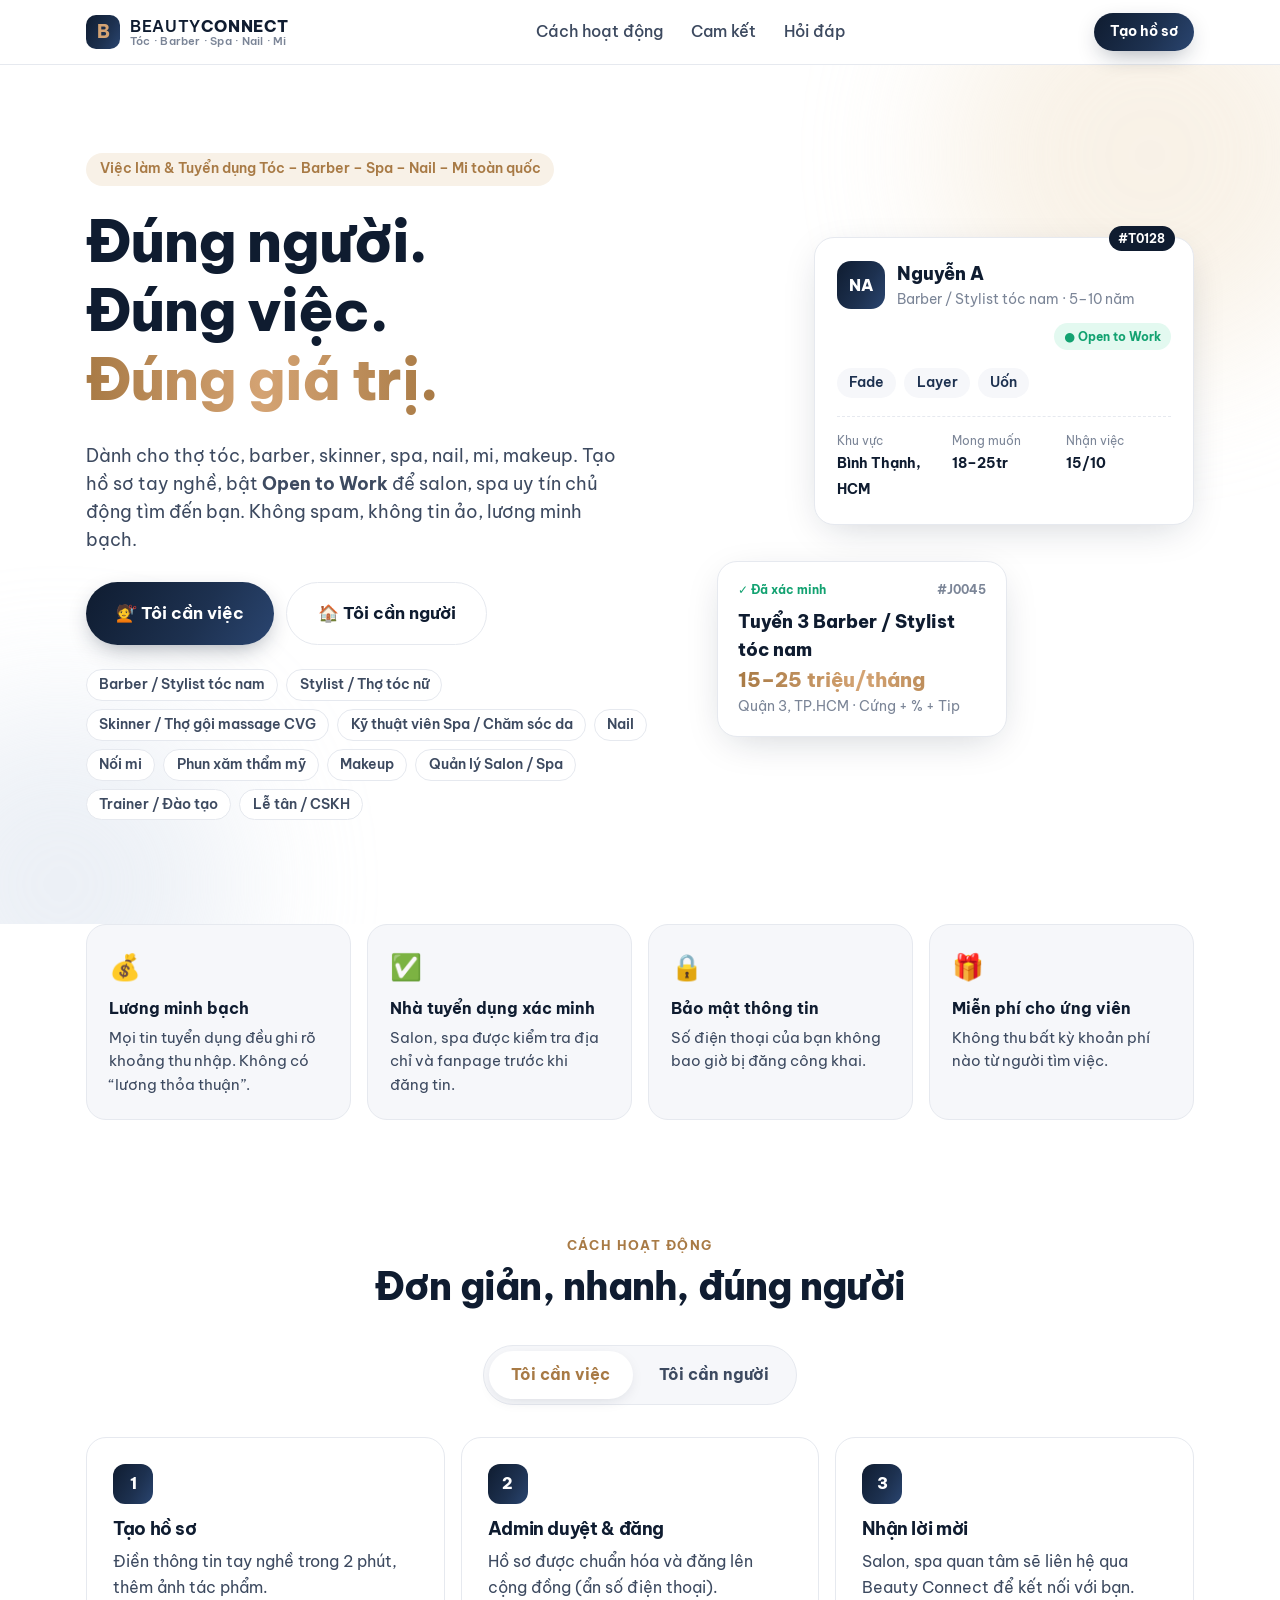
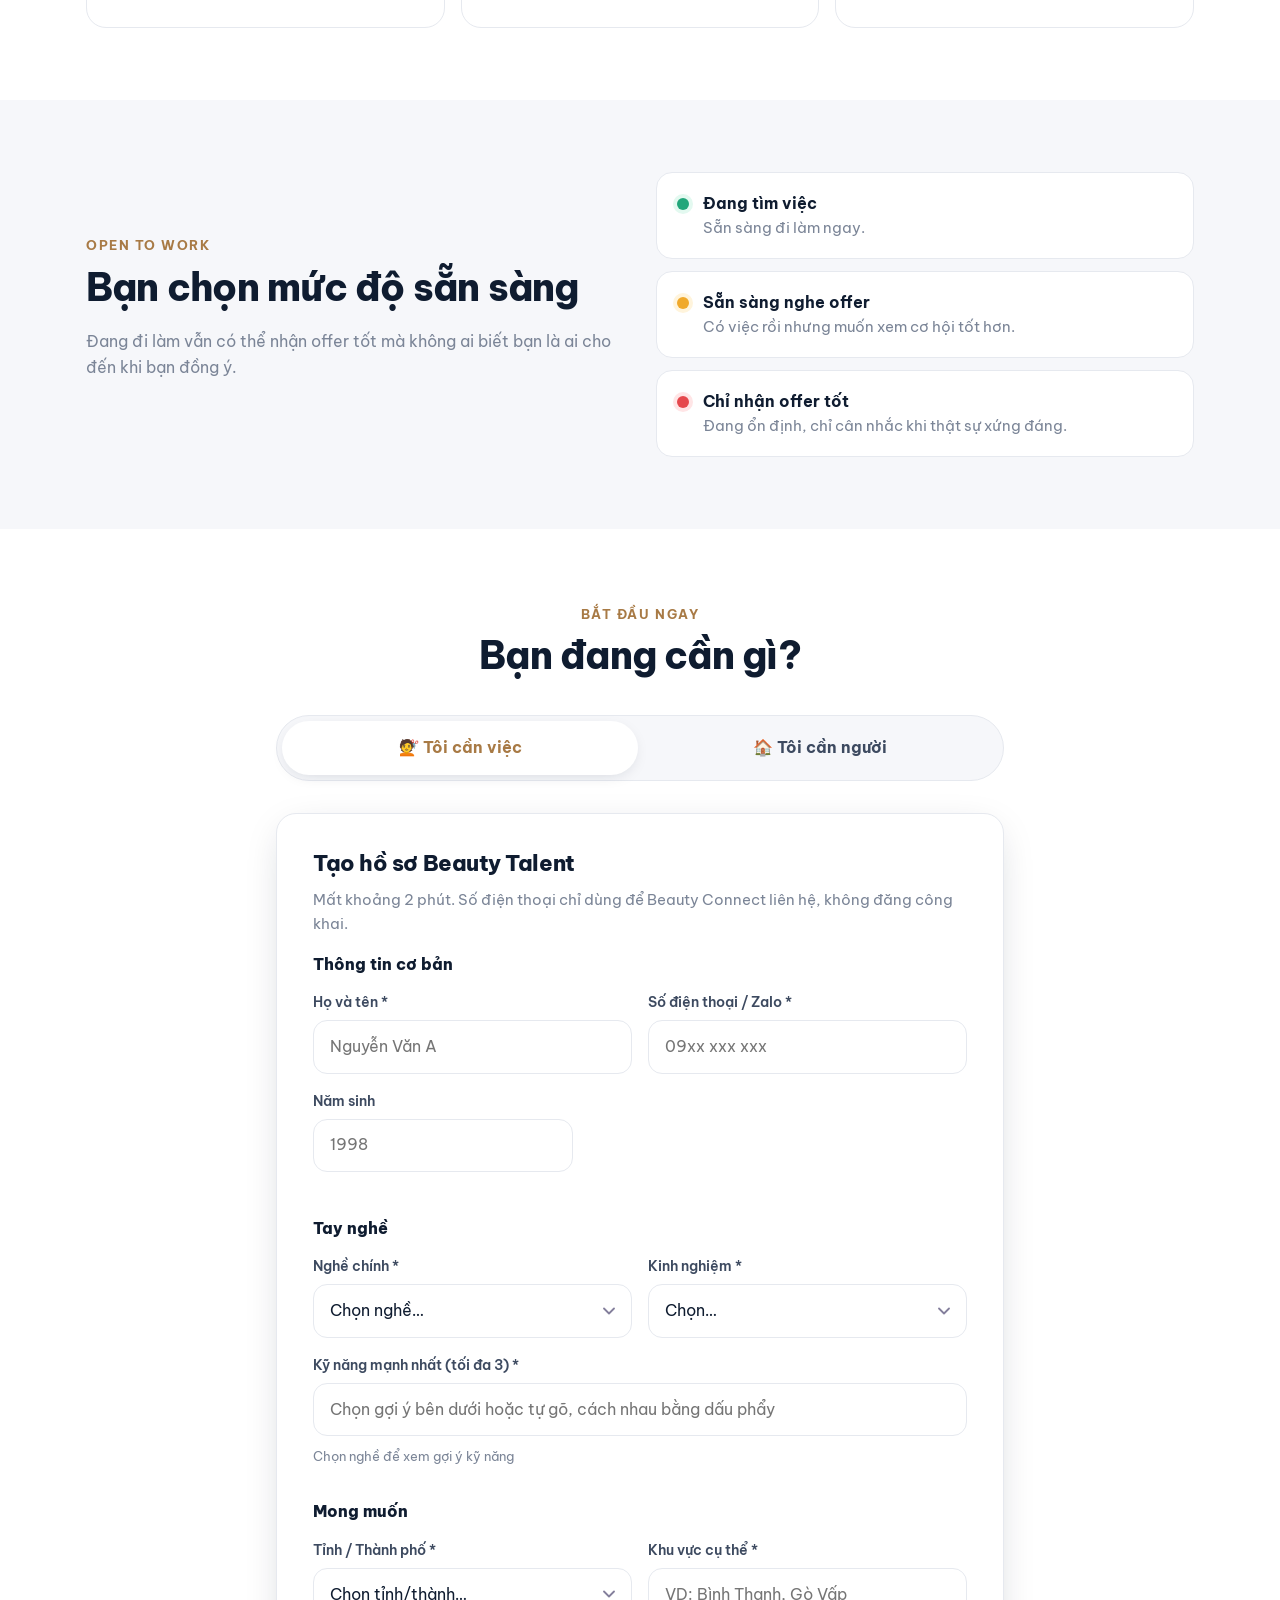
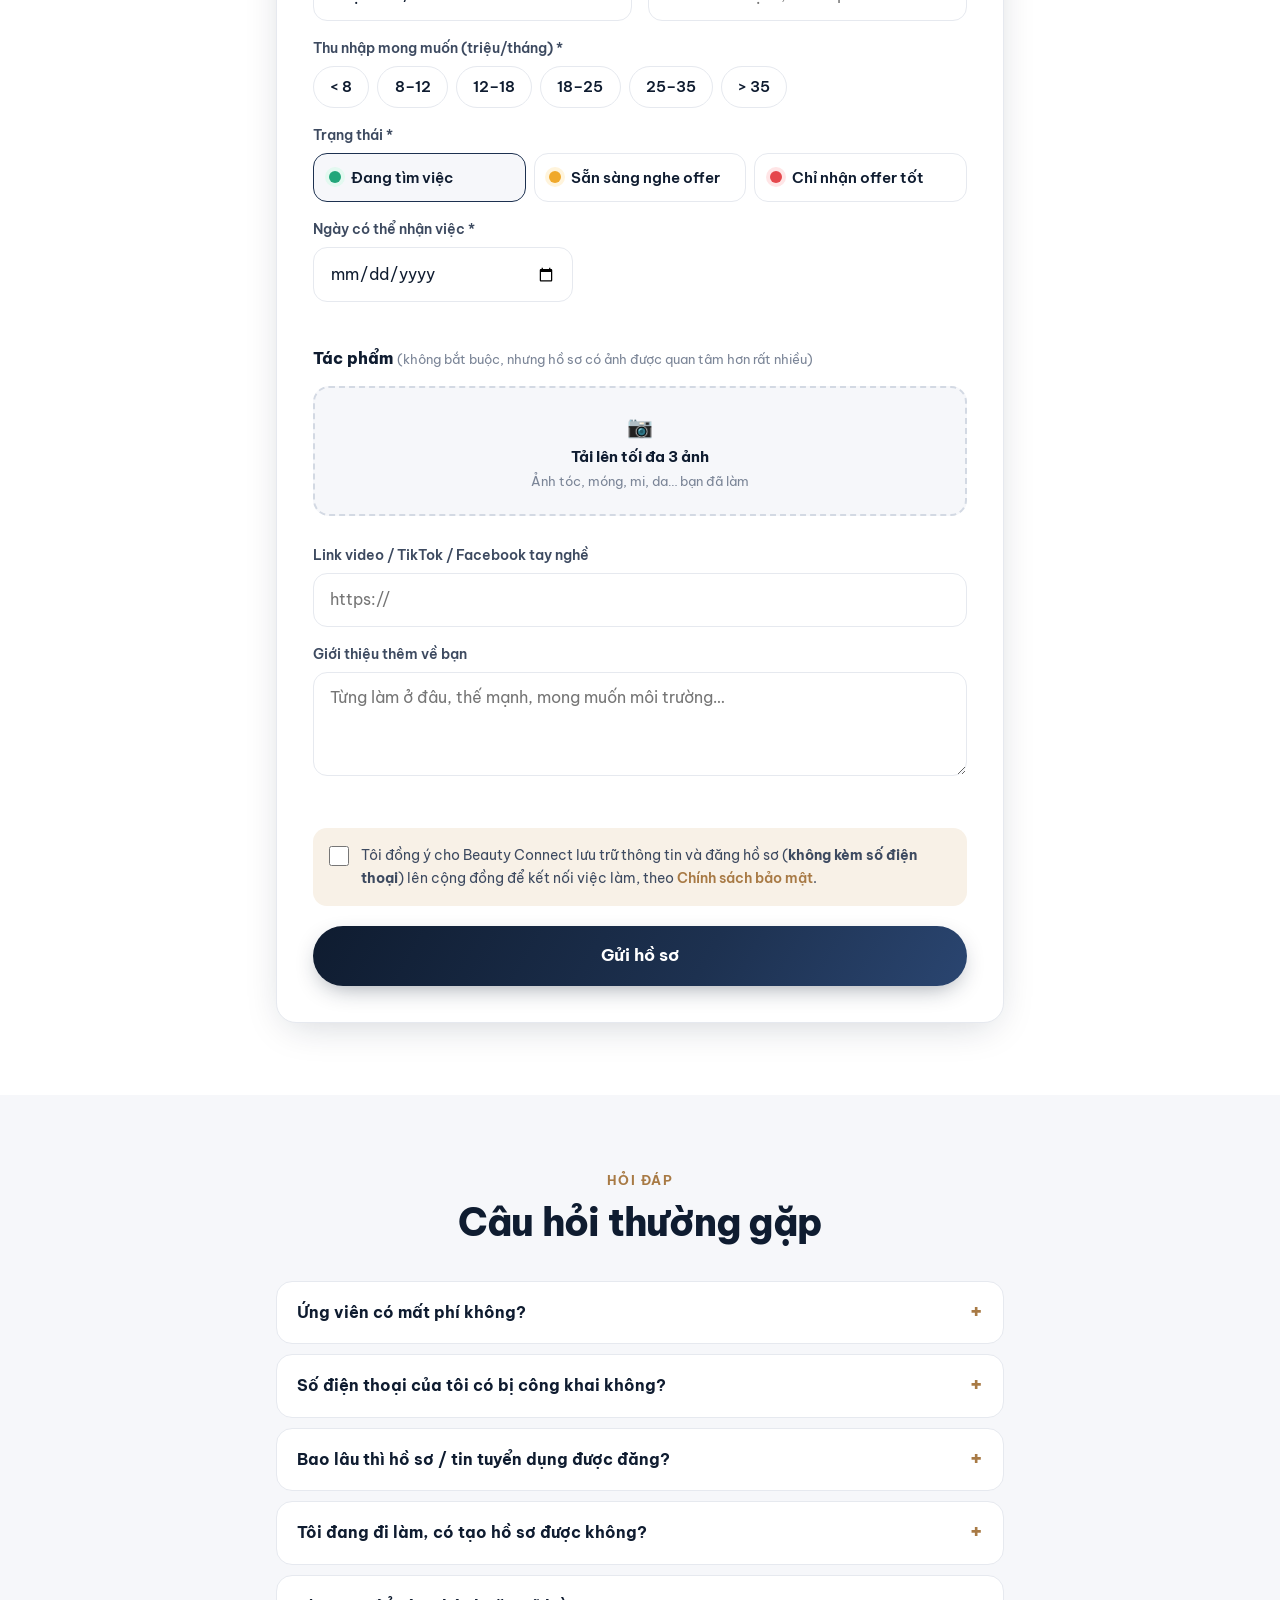
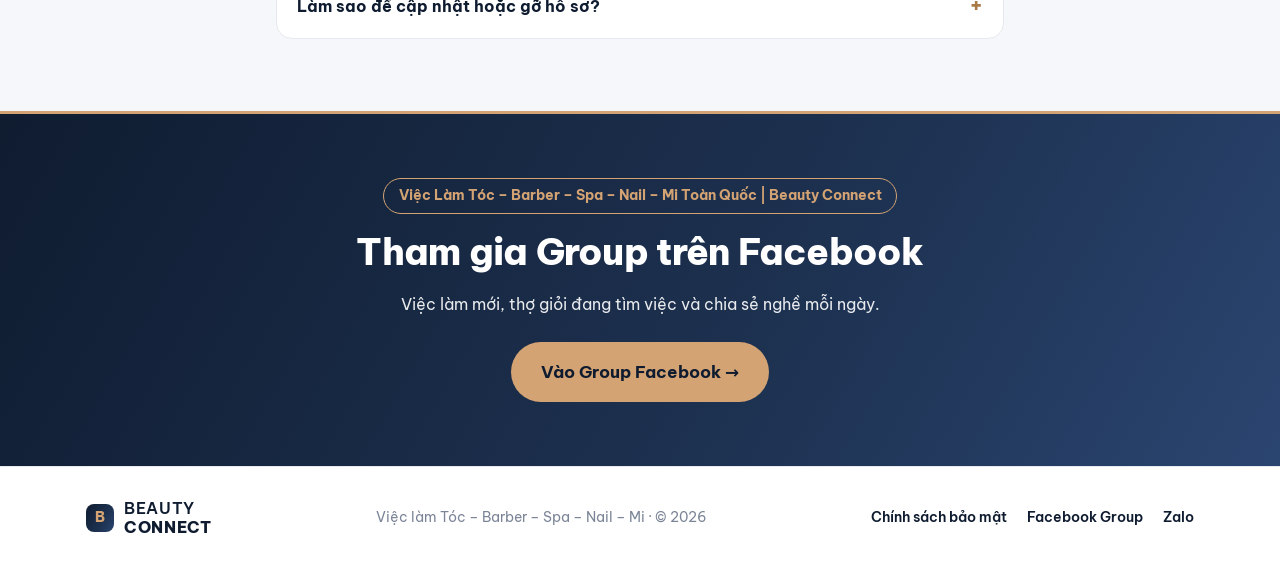
==== index.html @ 8a6f9352 "Landing page Beauty Connect (bản đầu tiên) Co-Authored-By: Claude Opus 5.5 <noreply@anthropic.com>" ====
<!doctype html>
<html lang="vi">
<head>
  <meta charset="utf-8">
  <meta name="viewport" content="width=device-width, initial-scale=1">
  <title>Việc Làm Tóc – Barber – Spa – Nail – Mi Toàn Quốc | Beauty Connect</title>
  <meta name="description" content="Việc làm thợ tóc, barber, spa, nail, mi, makeup. Tuyển thợ uy tín: lương minh bạch, nhà tuyển dụng được xác minh, không thu phí ứng viên.">
  <meta property="og:title" content="Việc Làm Tóc – Barber – Spa – Nail – Mi Toàn Quốc | Beauty Connect">
  <meta property="og:description" content="Cộng đồng nhân sự ngành Beauty Việt Nam: Barber / Stylist tóc nam · Stylist / Thợ tóc nữ · Skinner · Spa · Nail · Mi · Phun xăm · Makeup.">
  <link rel="preconnect" href="https://fonts.googleapis.com">
  <link rel="preconnect" href="https://fonts.gstatic.com" crossorigin>
  <link href="https://fonts.googleapis.com/css2?family=Be+Vietnam+Pro:wght@400;500;600;700;800&display=swap" rel="stylesheet">
  <link rel="stylesheet" href="styles.css">
  <meta name="theme-color" content="#0f1c30">
</head>
<body>

<!-- ============ HEADER ============ -->
<header class="header">
  <div class="container header__inner">
    <a href="#" class="logo" aria-label="Beauty Connect">
      <span class="logo__mark">B</span>
      <span class="logo__text"><span>BEAUTY<b>CONNECT</b></span><small class="logo__sub">Tóc · Barber · Spa · Nail · Mi</small></span>
    </a>
    <nav class="nav">
      <a href="#cach-hoat-dong">Cách hoạt động</a>
      <a href="#cam-ket">Cam kết</a>
      <a href="#faq">Hỏi đáp</a>
    </nav>
    <a href="#dang-ky" class="btn btn--sm btn--primary" data-open="talent">Tạo hồ sơ</a>
  </div>
</header>

<main>

<!-- ============ HERO ============ -->
<section class="hero">
  <div class="blob blob--1"></div>
  <div class="blob blob--2"></div>
  <div class="container hero__inner">
    <div class="hero__copy">
      <span class="pill">Việc làm &amp; Tuyển dụng Tóc – Barber – Spa – Nail – Mi toàn quốc</span>
      <h1>Đúng người.<br>Đúng việc.<br><span class="grad-text">Đúng giá trị.</span></h1>
      <p class="lead">Dành cho thợ tóc, barber, skinner, spa, nail, mi, makeup. Tạo hồ sơ tay nghề, bật <b>Open to Work</b> để salon, spa uy tín chủ động tìm đến bạn. Không spam, không tin ảo, lương minh bạch.</p>
      <div class="hero__cta">
        <a href="#dang-ky" class="btn btn--primary btn--lg" data-open="talent">💇 Tôi cần việc</a>
        <a href="#dang-ky" class="btn btn--ghost btn--lg" data-open="employer">🏠 Tôi cần người</a>
      </div>
      <ul class="hero__tags" data-profession-tags></ul>
    </div>

    <div class="hero__visual" aria-hidden="true">
      <div class="card talent-card float">
        <div class="talent-card__head">
          <div class="avatar">NA</div>
          <div>
            <div class="talent-card__name">Nguyễn A</div>
            <div class="talent-card__role">Barber / Stylist tóc nam · 5–10 năm</div>
          </div>
          <span class="status status--green">● Open to Work</span>
        </div>
        <div class="talent-card__chips"><span>Fade</span><span>Layer</span><span>Uốn</span></div>
        <div class="talent-card__meta">
          <div><small>Khu vực</small><b>Bình Thạnh, HCM</b></div>
          <div><small>Mong muốn</small><b>18–25tr</b></div>
          <div><small>Nhận việc</small><b>15/10</b></div>
        </div>
        <div class="talent-card__code">#T0128</div>
      </div>
      <div class="card job-card float float--delay">
        <div class="job-card__top"><span class="verified">✓ Đã xác minh</span><span class="job-card__code">#J0045</span></div>
        <div class="job-card__title">Tuyển 3 Barber / Stylist tóc nam</div>
        <div class="job-card__salary">15–25 triệu/tháng</div>
        <div class="job-card__sub">Quận 3, TP.HCM · Cứng + % + Tip</div>
      </div>
    </div>
  </div>
</section>

<!-- ============ PROMISES ============ -->
<section class="promises" id="cam-ket">
  <div class="container promises__grid">
    <div class="promise"><span class="promise__icon">💰</span><b>Lương minh bạch</b><p>Mọi tin tuyển dụng đều ghi rõ khoảng thu nhập. Không có “lương thỏa thuận”.</p></div>
    <div class="promise"><span class="promise__icon">✅</span><b>Nhà tuyển dụng xác minh</b><p>Salon, spa được kiểm tra địa chỉ và fanpage trước khi đăng tin.</p></div>
    <div class="promise"><span class="promise__icon">🔒</span><b>Bảo mật thông tin</b><p>Số điện thoại của bạn không bao giờ bị đăng công khai.</p></div>
    <div class="promise"><span class="promise__icon">🎁</span><b>Miễn phí cho ứng viên</b><p>Không thu bất kỳ khoản phí nào từ người tìm việc.</p></div>
  </div>
</section>

<!-- ============ HOW IT WORKS ============ -->
<section class="section" id="cach-hoat-dong">
  <div class="container">
    <div class="section__head">
      <span class="eyebrow">Cách hoạt động</span>
      <h2>Đơn giản, nhanh, đúng người</h2>
    </div>
    <div class="switch" role="tablist">
      <button class="switch__btn is-active" data-how="talent" role="tab">Tôi cần việc</button>
      <button class="switch__btn" data-how="employer" role="tab">Tôi cần người</button>
    </div>

    <div class="steps" data-how-panel="talent">
      <div class="step"><span class="step__num">1</span><h3>Tạo hồ sơ</h3><p>Điền thông tin tay nghề trong 2 phút, thêm ảnh tác phẩm.</p></div>
      <div class="step"><span class="step__num">2</span><h3>Admin duyệt & đăng</h3><p>Hồ sơ được chuẩn hóa và đăng lên cộng đồng (ẩn số điện thoại).</p></div>
      <div class="step"><span class="step__num">3</span><h3>Nhận lời mời</h3><p>Salon, spa quan tâm sẽ liên hệ qua Beauty Connect để kết nối với bạn.</p></div>
    </div>
    <div class="steps" data-how-panel="employer" hidden>
      <div class="step"><span class="step__num">1</span><h3>Đăng tin tuyển</h3><p>Điền thông tin vị trí, thu nhập, quyền lợi rõ ràng.</p></div>
      <div class="step"><span class="step__num">2</span><h3>Xác minh & đăng</h3><p>Admin kiểm tra cơ sở và đăng tin chuẩn format lên cộng đồng.</p></div>
      <div class="step"><span class="step__num">3</span><h3>Săn Talent</h3><p>Nhận ứng viên và chủ động tiếp cận các hồ sơ đang Open to Work.</p></div>
    </div>
  </div>
</section>

<!-- ============ STATUS ============ -->
<section class="section section--soft">
  <div class="container status-wrap">
    <div class="section__head section__head--left">
      <span class="eyebrow">Open to Work</span>
      <h2>Bạn chọn mức độ sẵn sàng</h2>
      <p class="muted">Đang đi làm vẫn có thể nhận offer tốt mà không ai biết bạn là ai cho đến khi bạn đồng ý.</p>
    </div>
    <div class="status-list">
      <div class="status-item"><span class="dot dot--green"></span><div><b>Đang tìm việc</b><p>Sẵn sàng đi làm ngay.</p></div></div>
      <div class="status-item"><span class="dot dot--yellow"></span><div><b>Sẵn sàng nghe offer</b><p>Có việc rồi nhưng muốn xem cơ hội tốt hơn.</p></div></div>
      <div class="status-item"><span class="dot dot--red"></span><div><b>Chỉ nhận offer tốt</b><p>Đang ổn định, chỉ cân nhắc khi thật sự xứng đáng.</p></div></div>
    </div>
  </div>
</section>

<!-- ============ FORMS ============ -->
<section class="section" id="dang-ky">
  <div class="container container--narrow">
    <div class="section__head">
      <span class="eyebrow">Bắt đầu ngay</span>
      <h2>Bạn đang cần gì?</h2>
    </div>

    <div class="switch switch--big" role="tablist">
      <button class="switch__btn is-active" data-form="talent" role="tab">💇 Tôi cần việc</button>
      <button class="switch__btn" data-form="employer" role="tab">🏠 Tôi cần người</button>
    </div>

    <!-- ---------- TALENT FORM ---------- -->
    <form class="form card" id="form-talent" data-form-panel="talent" novalidate>
      <h3 class="form__title">Tạo hồ sơ Beauty Talent</h3>
      <p class="form__sub">Mất khoảng 2 phút. Số điện thoại chỉ dùng để Beauty Connect liên hệ, không đăng công khai.</p>

      <fieldset>
        <legend>Thông tin cơ bản</legend>
        <div class="grid-2">
          <label class="field"><span>Họ và tên *</span><input name="ho_ten" required autocomplete="name" placeholder="Nguyễn Văn A"></label>
          <label class="field"><span>Số điện thoại / Zalo *</span><input name="sdt" required type="tel" inputmode="tel" autocomplete="tel" placeholder="09xx xxx xxx"></label>
        </div>
        <label class="field field--short"><span>Năm sinh</span><input name="nam_sinh" inputmode="numeric" maxlength="4" placeholder="1998"></label>
      </fieldset>

      <fieldset>
        <legend>Tay nghề</legend>
        <div class="grid-2">
          <label class="field"><span>Nghề chính *</span><select name="nghe" required data-professions></select></label>
          <label class="field"><span>Kinh nghiệm *</span>
            <select name="kinh_nghiem" required>
              <option value="">Chọn…</option>
              <option>Dưới 1 năm</option><option>1–2 năm</option><option>3–5 năm</option><option>5–10 năm</option><option>Trên 10 năm</option>
            </select>
          </label>
        </div>
        <label class="field"><span>Kỹ năng mạnh nhất (tối đa 3) *</span>
          <input name="ky_nang" required placeholder="Chọn gợi ý bên dưới hoặc tự gõ, cách nhau bằng dấu phẩy">
        </label>
        <div class="chips" data-skill-chips><small class="muted">Chọn nghề để xem gợi ý kỹ năng</small></div>
      </fieldset>

      <fieldset>
        <legend>Mong muốn</legend>
        <div class="grid-2">
          <label class="field"><span>Tỉnh / Thành phố *</span><select name="tinh" required data-provinces></select></label>
          <label class="field"><span>Khu vực cụ thể *</span><input name="khu_vuc" required placeholder="VD: Bình Thạnh, Gò Vấp"></label>
        </div>
        <div class="field"><span>Thu nhập mong muốn (triệu/tháng) *</span>
          <div class="radio-pills">
            <label><input type="radio" name="thu_nhap" value="Dưới 8" required><span>&lt; 8</span></label>
            <label><input type="radio" name="thu_nhap" value="8–12"><span>8–12</span></label>
            <label><input type="radio" name="thu_nhap" value="12–18"><span>12–18</span></label>
            <label><input type="radio" name="thu_nhap" value="18–25"><span>18–25</span></label>
            <label><input type="radio" name="thu_nhap" value="25–35"><span>25–35</span></label>
            <label><input type="radio" name="thu_nhap" value="Trên 35"><span>&gt; 35</span></label>
          </div>
        </div>
        <div class="field"><span>Trạng thái *</span>
          <div class="radio-cards">
            <label><input type="radio" name="trang_thai" value="Đang tìm việc" required checked><span><i class="dot dot--green"></i>Đang tìm việc</span></label>
            <label><input type="radio" name="trang_thai" value="Sẵn sàng nghe offer"><span><i class="dot dot--yellow"></i>Sẵn sàng nghe offer</span></label>
            <label><input type="radio" name="trang_thai" value="Chỉ nhận offer tốt"><span><i class="dot dot--red"></i>Chỉ nhận offer tốt</span></label>
          </div>
        </div>
        <label class="field field--short"><span>Ngày có thể nhận việc *</span><input name="ngay_nhan_viec" type="date" required></label>
      </fieldset>

      <fieldset>
        <legend>Tác phẩm <small class="muted">(không bắt buộc, nhưng hồ sơ có ảnh được quan tâm hơn rất nhiều)</small></legend>
        <label class="upload">
          <input type="file" name="anh" accept="image/*" multiple data-upload>
          <span class="upload__box">📷 <b>Tải lên tối đa 3 ảnh</b><small>Ảnh tóc, móng, mi, da… bạn đã làm</small></span>
        </label>
        <div class="thumbs" data-thumbs></div>
        <label class="field"><span>Link video / TikTok / Facebook tay nghề</span><input name="link_tay_nghe" type="url" placeholder="https://"></label>
        <label class="field"><span>Giới thiệu thêm về bạn</span><textarea name="gioi_thieu" rows="3" placeholder="Từng làm ở đâu, thế mạnh, mong muốn môi trường…"></textarea></label>
      </fieldset>

      <label class="consent"><input type="checkbox" name="dong_y" required>
        <span>Tôi đồng ý cho Beauty Connect lưu trữ thông tin và đăng hồ sơ (<b>không kèm số điện thoại</b>) lên cộng đồng để kết nối việc làm, theo <a href="chinh-sach-bao-mat.html" target="_blank" style="color:var(--pink);font-weight:600">Chính sách bảo mật</a>.</span>
      </label>

      <input type="text" name="website" tabindex="-1" autocomplete="off" aria-hidden="true" style="position:absolute;left:-9999px">
      <p class="form__error" data-error hidden></p>
      <button class="btn btn--primary btn--lg btn--block" type="submit">Gửi hồ sơ</button>
    </form>

    <!-- ---------- EMPLOYER FORM ---------- -->
    <form class="form card" id="form-employer" data-form-panel="employer" novalidate hidden>
      <h3 class="form__title">Đăng tin tuyển dụng</h3>
      <p class="form__sub">Tin được kiểm duyệt và đăng theo chuẩn Beauty Connect. Vui lòng ghi rõ thu nhập để tin được duyệt nhanh.</p>

      <fieldset>
        <legend>Cơ sở tuyển dụng</legend>
        <label class="field"><span>Tên Salon / Spa / Thương hiệu *</span><input name="ten_co_so" required placeholder="ABC Barbershop"></label>
        <label class="field"><span>Link Fanpage hoặc Google Maps * <small class="muted">(để xác minh)</small></span><input name="link_xac_minh" type="url" required placeholder="https://"></label>
        <div class="grid-2">
          <label class="field"><span>Tỉnh / Thành phố *</span><select name="tinh" required data-provinces></select></label>
          <label class="field"><span>Địa chỉ cụ thể *</span><input name="dia_chi" required placeholder="Số nhà, đường, phường"></label>
        </div>
        <div class="grid-2">
          <label class="field"><span>Người liên hệ & chức vụ *</span><input name="nguoi_lien_he" required placeholder="Chị B – Quản lý"></label>
          <label class="field"><span>Số điện thoại / Zalo *</span><input name="sdt" type="tel" inputmode="tel" required placeholder="09xx xxx xxx"></label>
        </div>
      </fieldset>

      <fieldset>
        <legend>Vị trí tuyển</legend>
        <div class="grid-2">
          <label class="field"><span>Vị trí *</span><select name="vi_tri" required data-professions></select></label>
          <label class="field"><span>Số lượng *</span><input name="so_luong" type="number" min="1" required value="1"></label>
        </div>
        <div class="grid-2">
          <label class="field"><span>Thu nhập TỪ (triệu/tháng) *</span><input name="luong_tu" type="number" min="1" required placeholder="15"></label>
          <label class="field"><span>Thu nhập ĐẾN (triệu/tháng) *</span><input name="luong_den" type="number" min="1" required placeholder="25"></label>
        </div>
        <div class="field"><span>Cơ cấu thu nhập *</span>
          <div class="check-pills" data-group="co_cau">
            <label><input type="checkbox" name="co_cau" value="Lương cứng"><span>Lương cứng</span></label>
            <label><input type="checkbox" name="co_cau" value="% doanh thu"><span>% doanh thu</span></label>
            <label><input type="checkbox" name="co_cau" value="Tip"><span>Tip</span></label>
            <label><input type="checkbox" name="co_cau" value="Thưởng KPI"><span>Thưởng KPI</span></label>
          </div>
        </div>
        <label class="field"><span>Thời gian làm việc *</span><input name="thoi_gian" required placeholder="VD: 9h–21h, xoay ca, nghỉ 4 ngày/tháng"></label>
        <label class="field"><span>Yêu cầu *</span><textarea name="yeu_cau" rows="3" required placeholder="Kinh nghiệm, kỹ năng, thái độ…"></textarea></label>
        <div class="field"><span>Quyền lợi</span>
          <div class="check-pills">
            <label><input type="checkbox" name="quyen_loi" value="Bao ăn"><span>Bao ăn</span></label>
            <label><input type="checkbox" name="quyen_loi" value="Bao ở"><span>Bao ở</span></label>
            <label><input type="checkbox" name="quyen_loi" value="BHXH"><span>BHXH</span></label>
            <label><input type="checkbox" name="quyen_loi" value="Đào tạo tay nghề"><span>Đào tạo</span></label>
            <label><input type="checkbox" name="quyen_loi" value="Thưởng lễ Tết"><span>Thưởng lễ Tết</span></label>
          </div>
        </div>
      </fieldset>

      <fieldset>
        <legend>Hình ảnh nơi làm việc <small class="muted">(không bắt buộc)</small></legend>
        <label class="upload">
          <input type="file" name="anh" accept="image/*" multiple data-upload>
          <span class="upload__box">🏠 <b>Tải lên tối đa 3 ảnh</b><small>Không gian salon, đội ngũ, khu vực làm việc</small></span>
        </label>
        <div class="thumbs" data-thumbs></div>
      </fieldset>

      <label class="consent"><input type="checkbox" name="cam_ket" required>
        <span>Tôi cam kết thông tin tuyển dụng là thật, mức thu nhập đúng thực tế và <b>không thu phí ứng viên</b> dưới mọi hình thức, và đồng ý với <a href="chinh-sach-bao-mat.html" target="_blank" style="color:var(--pink);font-weight:600">Chính sách bảo mật</a>.</span>
      </label>

      <input type="text" name="website" tabindex="-1" autocomplete="off" aria-hidden="true" style="position:absolute;left:-9999px">
      <p class="form__error" data-error hidden></p>
      <button class="btn btn--primary btn--lg btn--block" type="submit">Gửi tin tuyển dụng</button>
    </form>
  </div>
</section>

<!-- ============ FAQ ============ -->
<section class="section section--soft" id="faq">
  <div class="container container--narrow">
    <div class="section__head">
      <span class="eyebrow">Hỏi đáp</span>
      <h2>Câu hỏi thường gặp</h2>
    </div>
    <div class="faq">
      <details><summary>Ứng viên có mất phí không?</summary><p>Không. Beauty Connect hoàn toàn miễn phí cho người tìm việc. Nếu ai đó thu phí bạn nhân danh Beauty Connect, hãy báo ngay cho admin.</p></details>
      <details><summary>Số điện thoại của tôi có bị công khai không?</summary><p>Không. Hồ sơ đăng lên cộng đồng chỉ có mã số (VD: #T0128). Nhà tuyển dụng muốn liên hệ phải đi qua Beauty Connect.</p></details>
      <details><summary>Bao lâu thì hồ sơ / tin tuyển dụng được đăng?</summary><p>Trong vòng 24 giờ sau khi admin kiểm duyệt. Tin thiếu thông tin thu nhập sẽ không được duyệt.</p></details>
      <details><summary>Tôi đang đi làm, có tạo hồ sơ được không?</summary><p>Được. Chọn trạng thái “Sẵn sàng nghe offer” hoặc “Chỉ nhận offer tốt”. Bạn có thể ẩn tên thật nếu muốn, chỉ cần ghi chú trong phần giới thiệu.</p></details>
      <details><summary>Làm sao để cập nhật hoặc gỡ hồ sơ?</summary><p>Nhắn admin kèm mã hồ sơ của bạn. Khi bạn đã có việc, hồ sơ sẽ được chuyển sang trạng thái “Đã nhận việc”.</p></details>
    </div>
  </div>
</section>

<!-- ============ CTA ============ -->
<section class="cta-band">
  <div class="container cta-band__inner">
    <span class="cta-band__group">Việc Làm Tóc – Barber – Spa – Nail – Mi Toàn Quốc | Beauty Connect</span>
    <h2>Tham gia Group trên Facebook</h2>
    <p>Việc làm mới, thợ giỏi đang tìm việc và chia sẻ nghề mỗi ngày.</p>
    <a class="btn btn--white btn--lg" data-link="group" href="#" target="_blank" rel="noopener">Vào Group Facebook →</a>
  </div>
</section>

</main>

<footer class="footer">
  <div class="container footer__inner">
    <div class="logo logo--small"><span class="logo__mark">B</span><span class="logo__text">BEAUTY<b>CONNECT</b></span></div>
    <p class="muted">Việc làm Tóc – Barber – Spa – Nail – Mi · © <span data-year></span></p>
    <div class="footer__links"><a href="chinh-sach-bao-mat.html">Chính sách bảo mật</a><a data-link="group" href="#" target="_blank" rel="noopener">Facebook Group</a><a data-link="zalo" href="#" target="_blank" rel="noopener">Zalo</a></div>
  </div>
</footer>

<!-- ============ SUCCESS MODAL ============ -->
<div class="modal" data-modal hidden>
  <div class="modal__backdrop" data-close></div>
  <div class="modal__box card" role="dialog" aria-modal="true" aria-labelledby="modal-title">
    <button class="modal__x" data-close aria-label="Đóng">×</button>
    <div class="modal__icon">🎉</div>
    <h3 id="modal-title">Đã gửi thành công!</h3>
    <p class="muted" data-modal-msg></p>
    <div class="preview">
      <div class="preview__label">Bài đăng trên Group sẽ trông như thế này:</div>
      <pre class="preview__post" data-preview></pre>
    </div>
    <button class="btn btn--primary btn--block" data-close>Xong</button>
  </div>
</div>

<script src="app.js"></script>
</body>
</html>
---- styles.css ----
:root {
  /* Navy – Vàng đồng */
  --pink: #a87a45;          /* điểm nhấn đồng (đủ tương phản trên nền sáng) */
  --violet: #1d3150;        /* navy */
  --gold: #d4a373;
  --grad: linear-gradient(120deg, #0f1c30 0%, #1d3150 60%, #2a4570 100%);
  --gold-grad: linear-gradient(90deg, #a87a45 0%, #d4a373 50%, #a87a45 100%);
  --ink: #0f1c30;
  --ink-2: #3d4a60;
  --muted: #7b8597;
  --line: #e6e9ef;
  --bg: #ffffff;
  --soft: #f6f7fa;
  --pink-soft: #f8f1e7;
  --green: #22a67a;
  --yellow: #f0a92b;
  --red: #e5484d;
  --radius: 20px;
  --shadow: 0 10px 40px -12px rgba(15, 28, 48, .22);
  --shadow-sm: 0 4px 16px -6px rgba(15, 28, 48, .18);
}

* { box-sizing: border-box; }
html { scroll-behavior: smooth; }
body {
  margin: 0;
  font-family: "Be Vietnam Pro", system-ui, -apple-system, sans-serif;
  color: var(--ink);
  background: var(--bg);
  line-height: 1.6;
  -webkit-font-smoothing: antialiased;
  overflow-x: hidden;
}
h1, h2, h3 { line-height: 1.2; margin: 0 0 .5em; letter-spacing: -.02em; }
p { margin: 0 0 1em; }
a { color: inherit; text-decoration: none; }
img { max-width: 100%; display: block; }
[hidden] { display: none !important; }

.container { width: 100%; max-width: 1140px; margin: 0 auto; padding: 0 16px; }
.container--narrow { max-width: 760px; }
.muted { color: var(--muted); }
.grad-text { background: var(--gold-grad); -webkit-background-clip: text; background-clip: text; color: transparent; }

/* ---------- Buttons ---------- */
.btn {
  display: inline-flex; align-items: center; justify-content: center; gap: .4em;
  font: inherit; font-weight: 700; border: 0; cursor: pointer;
  padding: .8em 1.4em; border-radius: 999px; transition: transform .15s, box-shadow .15s, background .15s;
  white-space: nowrap;
}
.btn:active { transform: scale(.97); }
.btn--primary { background: var(--grad); color: #fff; box-shadow: 0 8px 24px -8px rgba(15, 28, 48, .45); }
.btn--primary:hover { box-shadow: 0 12px 30px -8px rgba(15, 28, 48, .6); transform: translateY(-1px); }
.btn--ghost { background: #fff; color: var(--ink); border: 1.5px solid var(--line); }
.btn--ghost:hover { border-color: var(--violet); color: var(--violet); }
.btn--white { background: var(--gold); color: var(--ink); }
.btn--sm { padding: .55em 1.1em; font-size: .9rem; }
.btn--lg { padding: 1em 1.8em; font-size: 1.05rem; }
.btn--block { width: 100%; }
.btn[disabled] { opacity: .6; pointer-events: none; }

/* ---------- Header ---------- */
.header {
  position: sticky; top: 0; z-index: 50;
  background: rgba(255, 255, 255, .85); backdrop-filter: blur(12px);
  border-bottom: 1px solid var(--line);
}
.header__inner { display: flex; align-items: center; justify-content: space-between; height: 64px; gap: 16px; }
.logo { display: inline-flex; align-items: center; gap: 10px; font-weight: 800; }
.logo__mark {
  width: 34px; height: 34px; border-radius: 10px; background: var(--grad); color: var(--gold);
  display: grid; place-items: center; font-size: 1.1rem;
}
.logo__text { letter-spacing: .04em; font-size: 1rem; font-weight: 600; }
.logo__text b { font-weight: 800; }
.logo__text { display: flex; flex-direction: column; line-height: 1.15; }
.logo__sub { font-size: .68rem; font-weight: 600; letter-spacing: .02em; color: var(--muted); }
.nav { display: none; gap: 28px; font-weight: 500; color: var(--ink-2); }
.nav a:hover { color: var(--pink); }
@media (min-width: 860px) { .nav { display: flex; } }

/* ---------- Hero ---------- */
.hero { position: relative; padding: 56px 0 72px; overflow: hidden; }
.blob { position: absolute; border-radius: 50%; filter: blur(70px); opacity: .45; z-index: -1; }
.blob--1 { width: 420px; height: 420px; background: #f1e2cb; top: -120px; right: -80px; }
.blob--2 { width: 360px; height: 360px; background: #d5deeb; bottom: -140px; left: -120px; }
.hero__inner { display: grid; gap: 48px; align-items: center; }
@media (min-width: 960px) { .hero__inner { grid-template-columns: 1.1fr .9fr; } .hero { padding: 88px 0 104px; } }

.pill {
  display: inline-block; padding: .4em 1em; border-radius: 999px; font-size: .85rem; font-weight: 600;
  background: var(--pink-soft); color: var(--pink); margin-bottom: 20px;
}
.hero h1 { font-size: clamp(2.2rem, 6vw, 3.6rem); font-weight: 800; }
.lead { font-size: 1.1rem; color: var(--ink-2); max-width: 540px; }
.hero__cta { display: flex; flex-wrap: wrap; gap: 12px; margin: 28px 0 24px; }
@media (max-width: 480px) { .hero__cta .btn { flex: 1 1 100%; } }
.hero__tags { list-style: none; padding: 0; margin: 0; display: flex; flex-wrap: wrap; gap: 8px; }
.hero__tags li { font-size: .85rem; font-weight: 600; color: var(--ink-2); padding: .3em .9em; border: 1px solid var(--line); border-radius: 999px; background: #fff; }

/* Hero visual cards */
.hero__visual { position: relative; min-height: 500px; }
.card { background: #fff; border-radius: var(--radius); box-shadow: var(--shadow); border: 1px solid var(--line); }
.talent-card { position: relative; padding: 22px; max-width: 380px; margin-left: auto; }
.talent-card__head { display: flex; align-items: center; gap: 12px; flex-wrap: wrap; }
.avatar { width: 48px; height: 48px; border-radius: 14px; background: var(--grad); color: #fff; display: grid; place-items: center; font-weight: 800; }
.talent-card__name { font-weight: 800; font-size: 1.1rem; }
.talent-card__role { color: var(--muted); font-size: .9rem; }
.status { margin-left: auto; font-size: .78rem; font-weight: 700; padding: .3em .8em; border-radius: 999px; }
.status--green { background: #e3f9f0; color: #13a271; }
.talent-card__chips { display: flex; gap: 8px; margin: 18px 0; }
.talent-card__chips span { background: var(--soft); color: var(--violet); font-weight: 600; font-size: .85rem; padding: .3em .9em; border-radius: 999px; }
.talent-card__meta { display: grid; grid-template-columns: repeat(3, 1fr); gap: 10px; border-top: 1px dashed var(--line); padding-top: 14px; }
.talent-card__meta small { display: block; color: var(--muted); font-size: .75rem; }
.talent-card__meta b { font-size: .9rem; }
.talent-card__code { position: absolute; top: -12px; right: 18px; background: var(--ink); color: #fff; font-size: .75rem; font-weight: 700; padding: .25em .8em; border-radius: 999px; }

.job-card { position: absolute; left: 0; bottom: 0; padding: 18px 20px; width: 290px; }
.job-card__top { display: flex; justify-content: space-between; font-size: .75rem; font-weight: 700; }
.verified { color: #13a271; }
.job-card__code { color: var(--muted); }
.job-card__title { font-weight: 800; font-size: 1.1rem; margin-top: 8px; }
.job-card__salary { font-weight: 800; font-size: 1.25rem; }
.job-card__salary { background: var(--gold-grad); -webkit-background-clip: text; background-clip: text; color: transparent; }
.job-card__sub { color: var(--muted); font-size: .85rem; }
@media (max-width: 959px) {
  .hero__visual { min-height: 0; display: grid; gap: 20px; }
  .talent-card, .job-card { position: relative; margin: 0 auto; max-width: 380px; width: 100%; }
}

.float { animation: float 6s ease-in-out infinite; }
.float--delay { animation-delay: -3s; }
@keyframes float { 50% { transform: translateY(-10px); } }
@media (prefers-reduced-motion: reduce) { .float { animation: none; } html { scroll-behavior: auto; } }

/* ---------- Promises ---------- */
.promises { padding: 0 0 40px; }
.promises__grid { display: grid; gap: 16px; grid-template-columns: 1fr; }
@media (min-width: 600px) { .promises__grid { grid-template-columns: 1fr 1fr; } }
@media (min-width: 960px) { .promises__grid { grid-template-columns: repeat(4, 1fr); } }
.promise { padding: 22px; border-radius: var(--radius); background: var(--soft); border: 1px solid var(--line); }
.promise__icon { font-size: 1.6rem; display: block; margin-bottom: 8px; }
.promise b { display: block; margin-bottom: 4px; }
.promise p { color: var(--ink-2); font-size: .92rem; margin: 0; }

/* ---------- Sections ---------- */
.section { padding: 72px 0; }
.section--soft { background: var(--soft); }
.section__head { text-align: center; margin-bottom: 36px; }
.section__head--left { text-align: left; margin-bottom: 0; }
.section__head h2 { font-size: clamp(1.7rem, 4vw, 2.4rem); font-weight: 800; }
.eyebrow { display: inline-block; font-weight: 700; font-size: .8rem; letter-spacing: .12em; text-transform: uppercase; color: var(--pink); margin-bottom: 8px; }

/* Switch tabs */
.switch { display: flex; gap: 4px; padding: 5px; background: var(--soft); border: 1px solid var(--line); border-radius: 999px; width: max-content; max-width: 100%; margin: 0 auto 32px; }
.switch__btn { font: inherit; font-weight: 700; border: 0; background: transparent; color: var(--ink-2); padding: .7em 1.4em; border-radius: 999px; cursor: pointer; transition: .2s; }
.switch__btn.is-active { background: #fff; color: var(--pink); box-shadow: var(--shadow-sm); }
.switch--big { width: 100%; }
.switch--big .switch__btn { flex: 1; padding: .9em 1em; }

/* Steps */
.steps { display: grid; gap: 16px; }
@media (min-width: 760px) { .steps { grid-template-columns: repeat(3, 1fr); } }
.step { padding: 26px; border-radius: var(--radius); border: 1px solid var(--line); background: #fff; }
.step__num { width: 40px; height: 40px; border-radius: 12px; display: grid; place-items: center; background: var(--grad); color: #fff; font-weight: 800; margin-bottom: 14px; }
.step h3 { font-size: 1.15rem; }
.step p { color: var(--ink-2); margin: 0; }

/* Status */
.status-wrap { display: grid; gap: 32px; align-items: center; }
@media (min-width: 860px) { .status-wrap { grid-template-columns: 1fr 1fr; } }
.status-list { display: grid; gap: 12px; }
.status-item { display: flex; gap: 14px; align-items: flex-start; background: #fff; padding: 18px 20px; border-radius: 16px; border: 1px solid var(--line); }
.status-item p { margin: 0; color: var(--muted); font-size: .92rem; }
.dot { width: 12px; height: 12px; border-radius: 50%; flex: none; display: inline-block; margin-top: 7px; }
.dot--green { background: var(--green); box-shadow: 0 0 0 4px #e3f9f0; }
.dot--yellow { background: var(--yellow); box-shadow: 0 0 0 4px #fff4dc; }
.dot--red { background: var(--red); box-shadow: 0 0 0 4px #ffe5e6; }

/* ---------- Forms ---------- */
.form { padding: 28px 20px; }
@media (min-width: 600px) { .form { padding: 36px; } }
.form__title { font-size: 1.4rem; font-weight: 800; }
.form__sub { color: var(--muted); font-size: .95rem; }
fieldset { border: 0; padding: 0; margin: 0 0 28px; }
legend { font-weight: 800; font-size: 1rem; margin-bottom: 14px; padding: 0; }
legend small { font-weight: 400; font-size: .8rem; }
.grid-2 { display: grid; gap: 0 16px; }
@media (min-width: 600px) { .grid-2 { grid-template-columns: 1fr 1fr; } }
.field { display: block; margin-bottom: 16px; }
.field > span { display: block; font-weight: 600; font-size: .9rem; margin-bottom: 6px; color: var(--ink-2); }
.field--short { max-width: 260px; }
input:not([type=radio]):not([type=checkbox]):not([type=file]), select, textarea {
  width: 100%; font: inherit; font-size: 1rem; color: var(--ink);
  padding: .8em 1em; border: 1.5px solid var(--line); border-radius: 14px; background: #fff;
  transition: border-color .15s, box-shadow .15s; -webkit-appearance: none; appearance: none;
}
select { background-image: url("data:image/svg+xml,%3Csvg xmlns='http://www.w3.org/2000/svg' width='12' height='8' fill='none'%3E%3Cpath d='M1 1.5 6 6.5l5-5' stroke='%23847f9c' stroke-width='1.8' stroke-linecap='round' stroke-linejoin='round'/%3E%3C/svg%3E"); background-repeat: no-repeat; background-position: right 1em center; padding-right: 2.5em; }
textarea { resize: vertical; }
input:focus, select:focus, textarea:focus { outline: none; border-color: var(--violet); box-shadow: 0 0 0 4px rgba(29, 49, 80, .12); }
.is-invalid { border-color: var(--red) !important; box-shadow: 0 0 0 4px rgba(255, 90, 95, .12) !important; }

.chips { display: flex; flex-wrap: wrap; gap: 8px; margin: -6px 0 4px; }
.chip { font: inherit; font-size: .85rem; font-weight: 600; border: 1.5px solid var(--line); background: #fff; color: var(--ink-2); padding: .35em .9em; border-radius: 999px; cursor: pointer; transition: .15s; }
.chip:hover { border-color: var(--pink); color: var(--pink); }
.chip.is-on { background: var(--pink-soft); border-color: var(--pink); color: var(--pink); }

.radio-pills, .check-pills { display: flex; flex-wrap: wrap; gap: 8px; }
.radio-pills label, .check-pills label, .radio-cards label { cursor: pointer; }
.radio-pills input, .check-pills input, .radio-cards input { position: absolute; opacity: 0; pointer-events: none; }
.radio-pills span, .check-pills span {
  display: inline-block; padding: .55em 1.1em; border-radius: 999px; border: 1.5px solid var(--line);
  font-weight: 600; font-size: .92rem; transition: .15s; background: #fff;
}
.radio-pills input:checked + span, .check-pills input:checked + span { background: var(--grad); color: #fff; border-color: transparent; }
.radio-pills input:focus-visible + span, .check-pills input:focus-visible + span, .radio-cards input:focus-visible + span { box-shadow: 0 0 0 4px rgba(29, 49, 80, .2); }
.radio-cards { display: grid; gap: 8px; }
@media (min-width: 600px) { .radio-cards { grid-template-columns: repeat(3, 1fr); } }
.radio-cards span { display: flex; align-items: center; gap: 10px; padding: .8em 1em; border: 1.5px solid var(--line); border-radius: 14px; font-weight: 600; font-size: .92rem; transition: .15s; background: #fff; }
.radio-cards span .dot { margin-top: 0; }
.radio-cards input:checked + span { border-color: var(--violet); background: var(--soft); }
.check-pills.is-invalid { box-shadow: none !important; }
.check-pills.is-invalid span { border-color: var(--red); }

.upload { display: block; margin-bottom: 12px; cursor: pointer; }
.upload input { position: absolute; opacity: 0; pointer-events: none; }
.upload__box { display: flex; flex-direction: column; align-items: center; gap: 2px; padding: 22px; border: 2px dashed #d3d9e3; border-radius: 16px; background: var(--soft); text-align: center; font-size: 1.3rem; transition: .15s; }
.upload__box b { font-size: .95rem; }
.upload__box small { font-size: .82rem; color: var(--muted); }
.upload:hover .upload__box { border-color: var(--violet); }
.thumbs { display: flex; gap: 10px; flex-wrap: wrap; margin-bottom: 16px; }
.thumb { position: relative; width: 84px; height: 84px; border-radius: 12px; overflow: hidden; border: 1px solid var(--line); }
.thumb img { width: 100%; height: 100%; object-fit: cover; }
.thumb button { position: absolute; top: 4px; right: 4px; width: 22px; height: 22px; border-radius: 50%; border: 0; background: rgba(15, 28, 48, .75); color: #fff; cursor: pointer; font-size: 14px; line-height: 1; }

.consent { display: flex; gap: 12px; align-items: flex-start; padding: 16px; border-radius: 14px; background: var(--pink-soft); font-size: .9rem; color: var(--ink-2); margin-bottom: 20px; cursor: pointer; }
.consent input { width: 20px; height: 20px; margin: 2px 0 0; accent-color: var(--pink); flex: none; }
.consent.is-invalid { outline: 2px solid var(--red); }
.form__error { color: var(--red); font-weight: 600; font-size: .92rem; }

/* ---------- FAQ ---------- */
.faq { display: grid; gap: 10px; }
.faq details { background: #fff; border: 1px solid var(--line); border-radius: 16px; padding: 4px 20px; }
.faq summary { cursor: pointer; font-weight: 700; padding: 14px 0; list-style: none; display: flex; justify-content: space-between; gap: 12px; }
.faq summary::-webkit-details-marker { display: none; }
.faq summary::after { content: "+"; font-size: 1.4rem; line-height: 1; color: var(--pink); transition: transform .2s; }
.faq details[open] summary::after { transform: rotate(45deg); }
.faq details p { color: var(--ink-2); }

/* ---------- CTA band & footer ---------- */
.cta-band { background: var(--grad); color: #fff; border-top: 3px solid var(--gold); padding: 64px 0; text-align: center; }
.cta-band h2 { font-size: clamp(1.6rem, 4vw, 2.3rem); font-weight: 800; }
.cta-band p { opacity: .9; margin-bottom: 24px; }
.cta-band__group { display: inline-block; font-weight: 700; font-size: .85rem; padding: .45em 1.1em; border-radius: 999px; border: 1px solid var(--gold); color: var(--gold); margin-bottom: 16px; }
.footer { padding: 32px 0; border-top: 1px solid var(--line); }
.footer__inner { display: flex; flex-wrap: wrap; align-items: center; justify-content: space-between; gap: 12px; }
.footer__inner p { margin: 0; font-size: .9rem; }
.footer__links { display: flex; gap: 20px; font-weight: 600; font-size: .9rem; }
.footer__links a:hover { color: var(--pink); }
.logo--small .logo__mark { width: 28px; height: 28px; font-size: .9rem; border-radius: 8px; }

/* ---------- Modal ---------- */
.modal { position: fixed; inset: 0; z-index: 100; display: grid; place-items: center; padding: 16px; }
.modal__backdrop { position: absolute; inset: 0; background: rgba(15, 28, 48, .5); backdrop-filter: blur(4px); }
.modal__box { position: relative; width: 100%; max-width: 480px; max-height: 90vh; overflow: auto; padding: 28px 22px; text-align: center; }
.modal__x { position: absolute; top: 12px; right: 14px; border: 0; background: none; font-size: 1.6rem; cursor: pointer; color: var(--muted); }
.modal__icon { font-size: 2.6rem; }
.preview { text-align: left; margin: 16px 0 20px; }
.preview__label { font-size: .82rem; font-weight: 700; color: var(--muted); margin-bottom: 8px; }
.preview__post { white-space: pre-wrap; font-family: inherit; font-size: .9rem; background: var(--soft); border: 1px solid var(--line); border-radius: 14px; padding: 16px; margin: 0; }
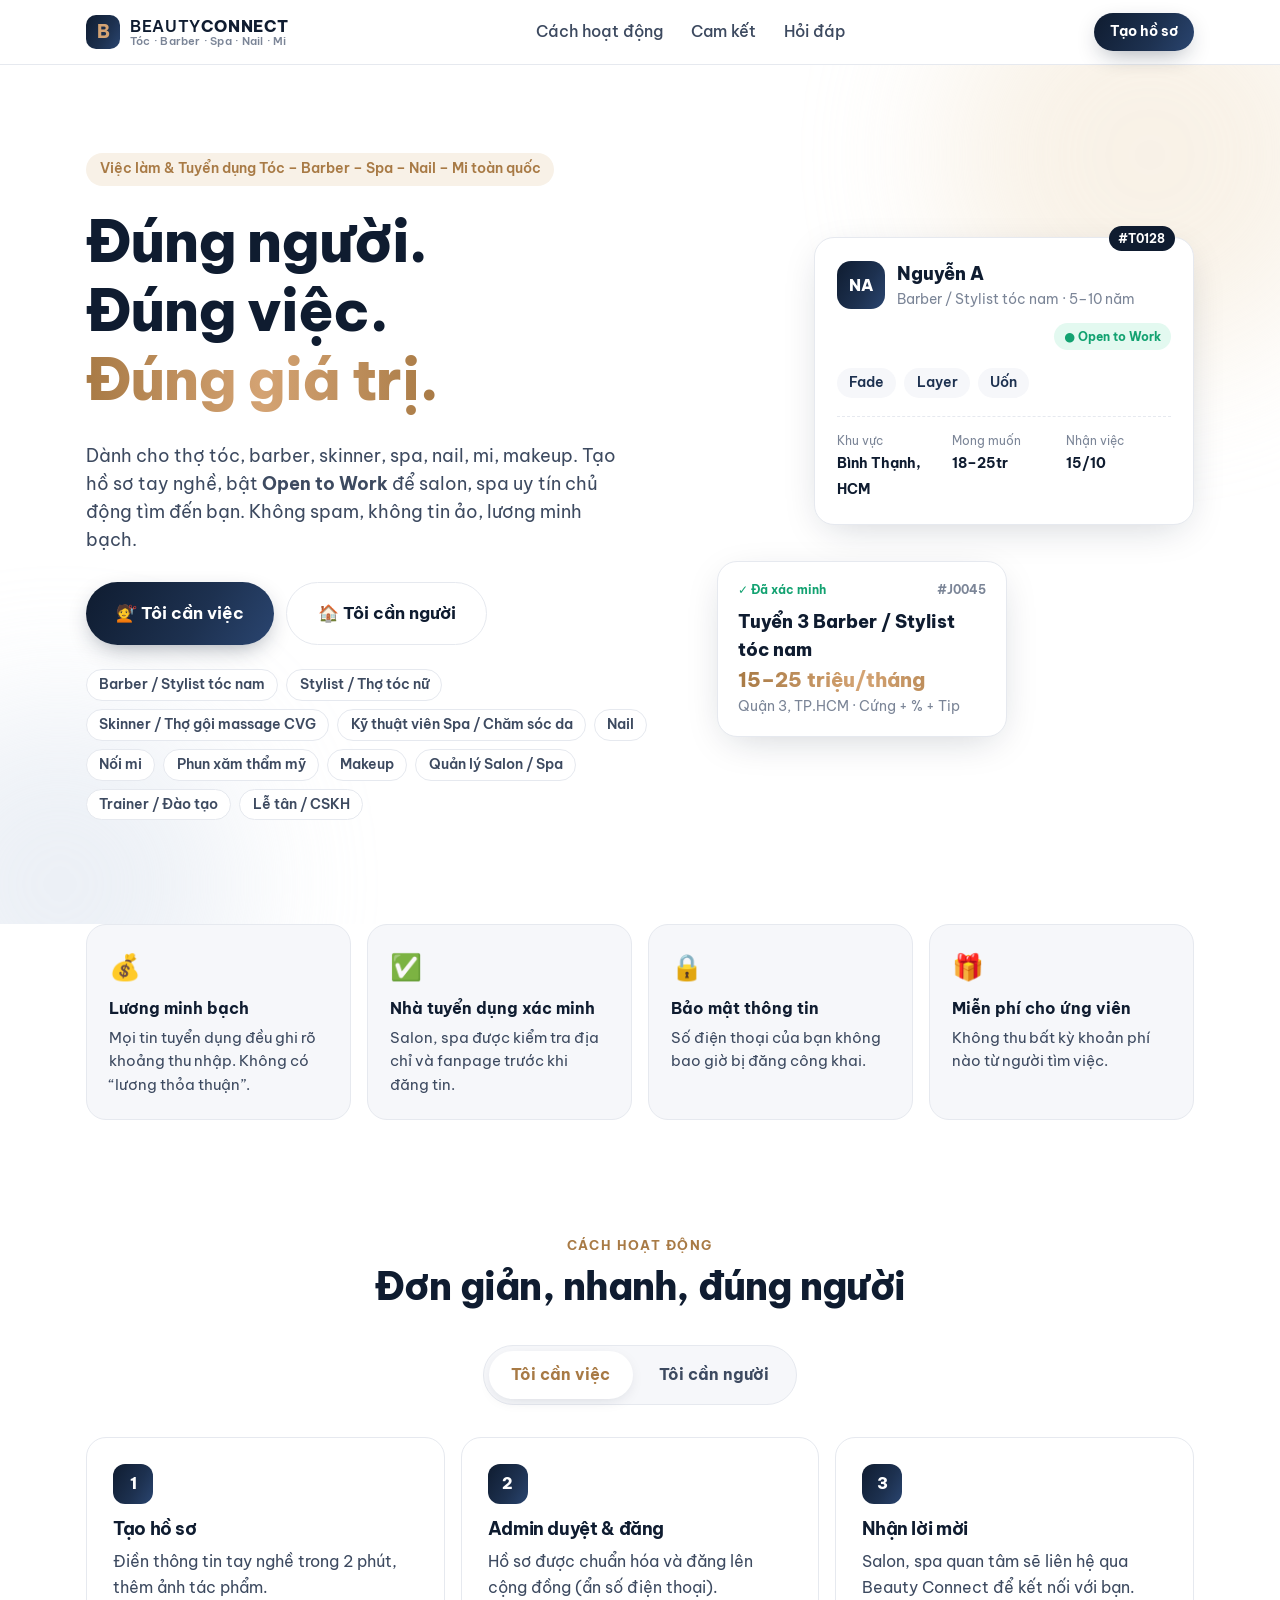
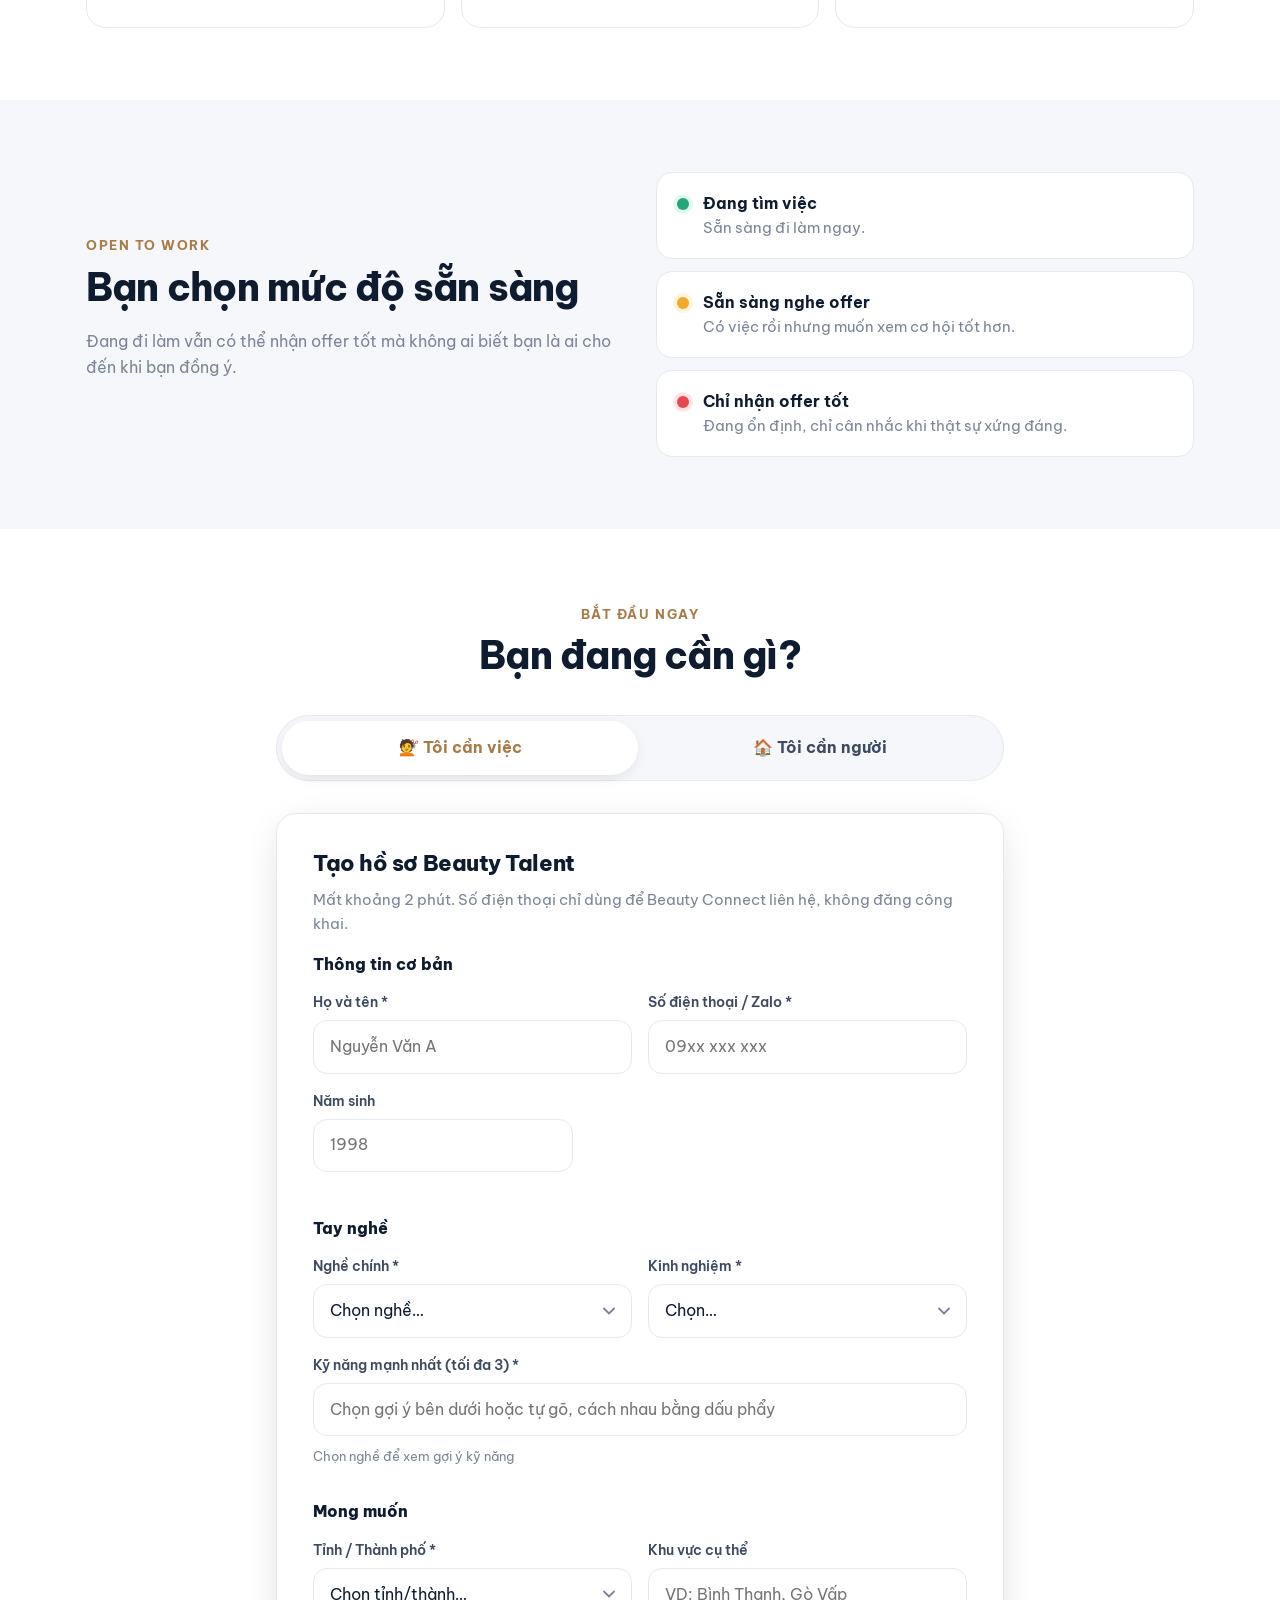
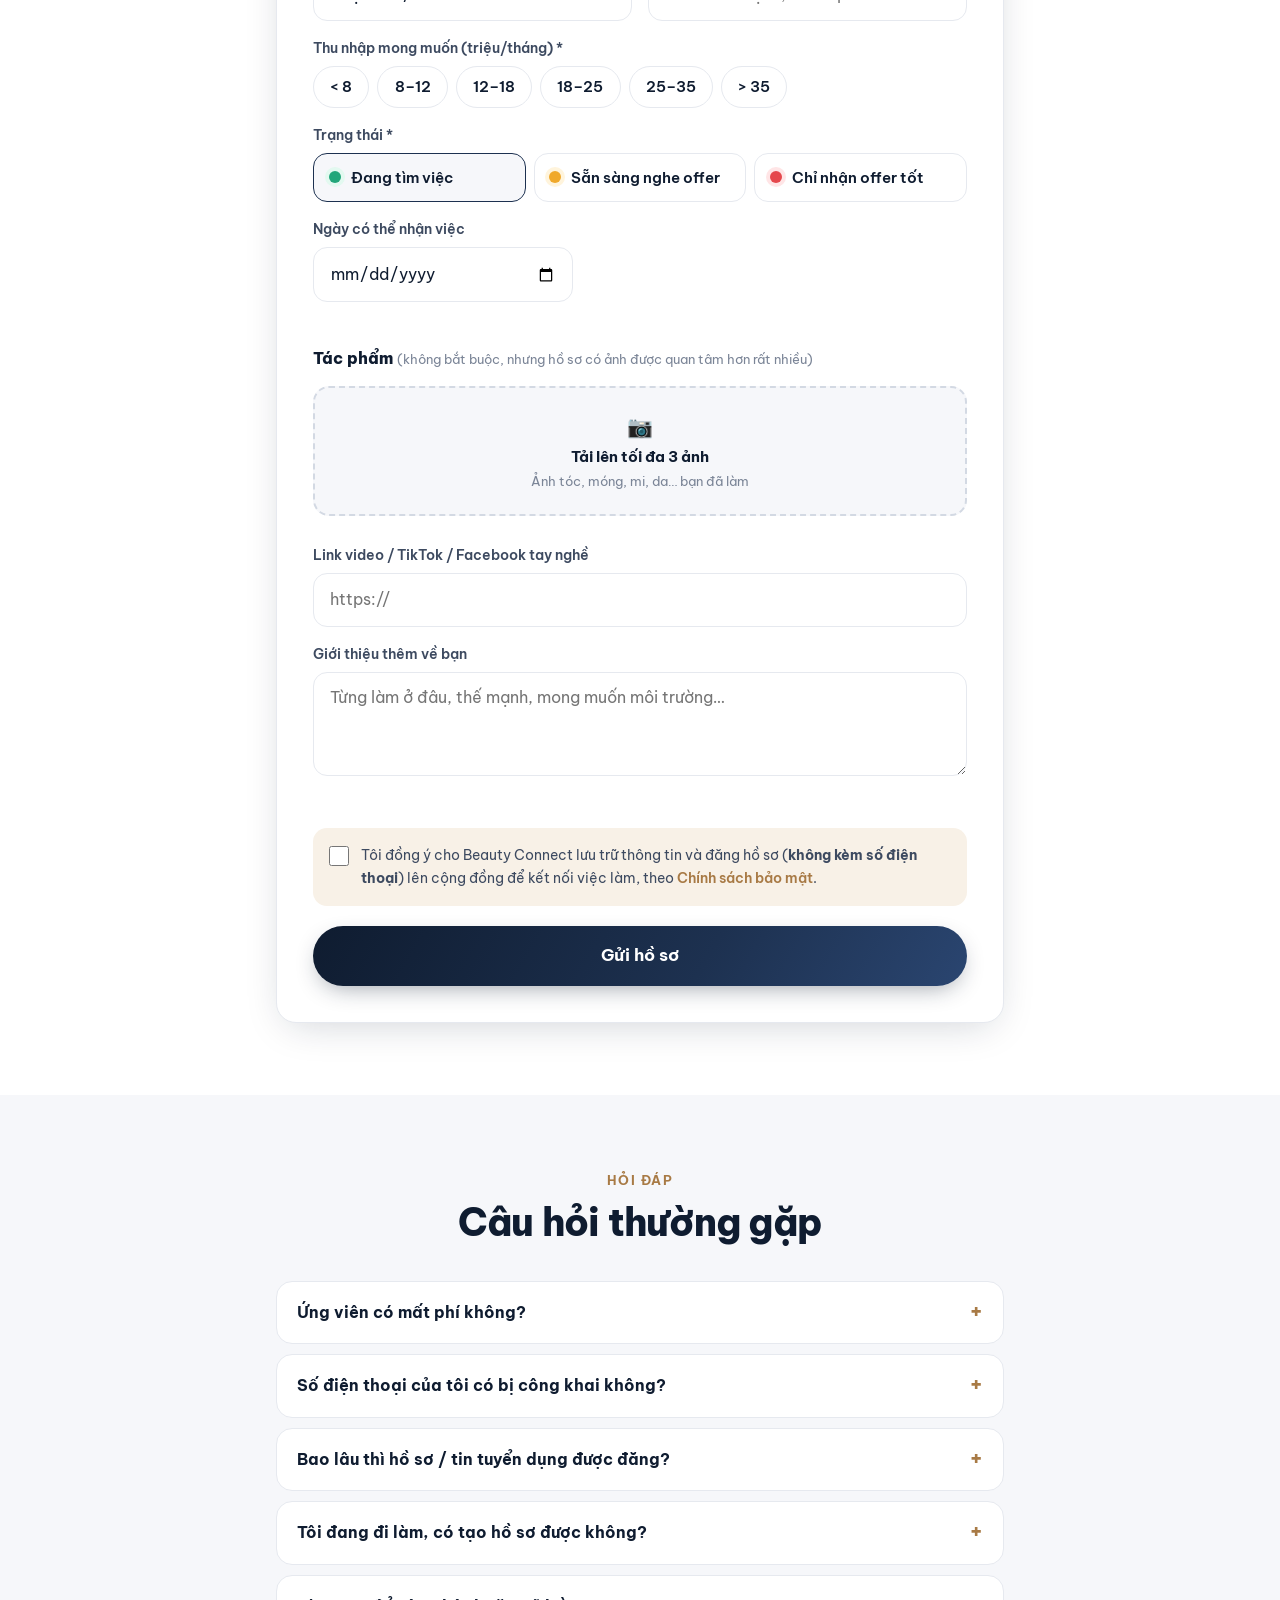
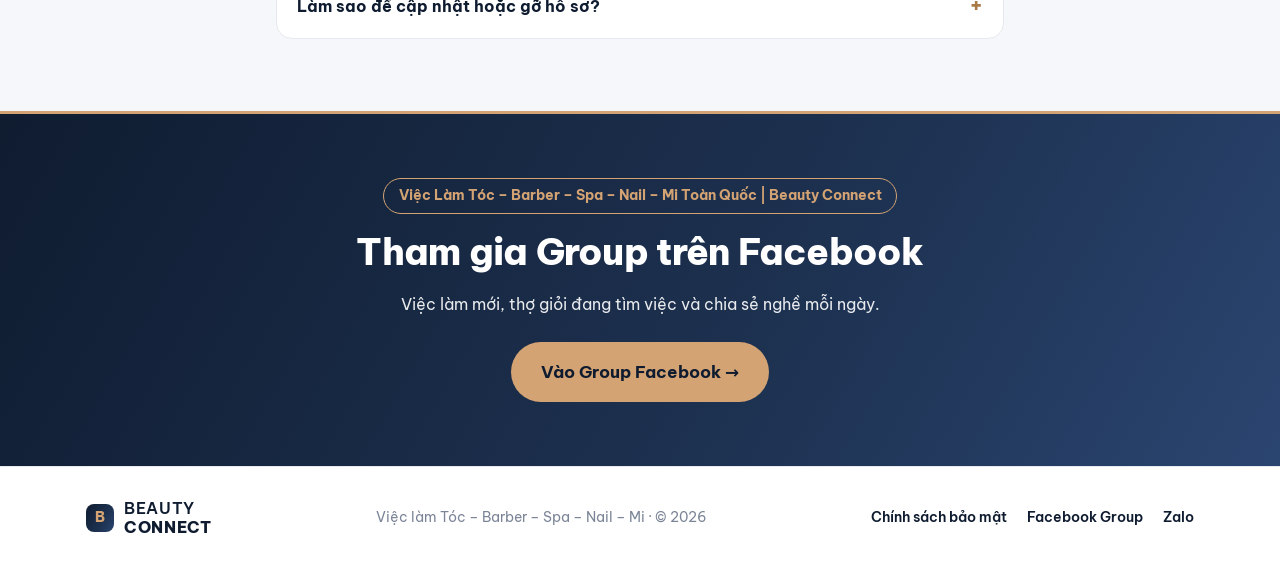
==== commit 7a71d679: "Ảnh nơi làm việc bắt buộc; khu vực cụ thể và ngày nhận việc không bắt buộc Co-Authored-By: Claude Op" ====
--- a/index.html
+++ b/index.html
@@ -176,7 +176,7 @@
         <legend>Mong muốn</legend>
         <div class="grid-2">
           <label class="field"><span>Tỉnh / Thành phố *</span><select name="tinh" required data-provinces></select></label>
-          <label class="field"><span>Khu vực cụ thể *</span><input name="khu_vuc" required placeholder="VD: Bình Thạnh, Gò Vấp"></label>
+          <label class="field"><span>Khu vực cụ thể</span><input name="khu_vuc" placeholder="VD: Bình Thạnh, Gò Vấp"></label>
         </div>
         <div class="field"><span>Thu nhập mong muốn (triệu/tháng) *</span>
           <div class="radio-pills">
@@ -195,7 +195,7 @@
             <label><input type="radio" name="trang_thai" value="Chỉ nhận offer tốt"><span><i class="dot dot--red"></i>Chỉ nhận offer tốt</span></label>
           </div>
         </div>
-        <label class="field field--short"><span>Ngày có thể nhận việc *</span><input name="ngay_nhan_viec" type="date" required></label>
+        <label class="field field--short"><span>Ngày có thể nhận việc</span><input name="ngay_nhan_viec" type="date"></label>
       </fieldset>
 
       <fieldset>
@@ -269,10 +269,10 @@
       </fieldset>
 
       <fieldset>
-        <legend>Hình ảnh nơi làm việc <small class="muted">(không bắt buộc)</small></legend>
+        <legend>Hình ảnh nơi làm việc * <small class="muted">(tối thiểu 1 ảnh – dùng để đăng kèm tin tuyển dụng)</small></legend>
         <label class="upload">
           <input type="file" name="anh" accept="image/*" multiple data-upload>
-          <span class="upload__box">🏠 <b>Tải lên tối đa 3 ảnh</b><small>Không gian salon, đội ngũ, khu vực làm việc</small></span>
+          <span class="upload__box">🏠 <b>Tải lên 1–3 ảnh</b><small>Không gian salon, đội ngũ, khu vực làm việc – ảnh đẹp giúp tin được quan tâm hơn</small></span>
         </label>
         <div class="thumbs" data-thumbs></div>
       </fieldset>
